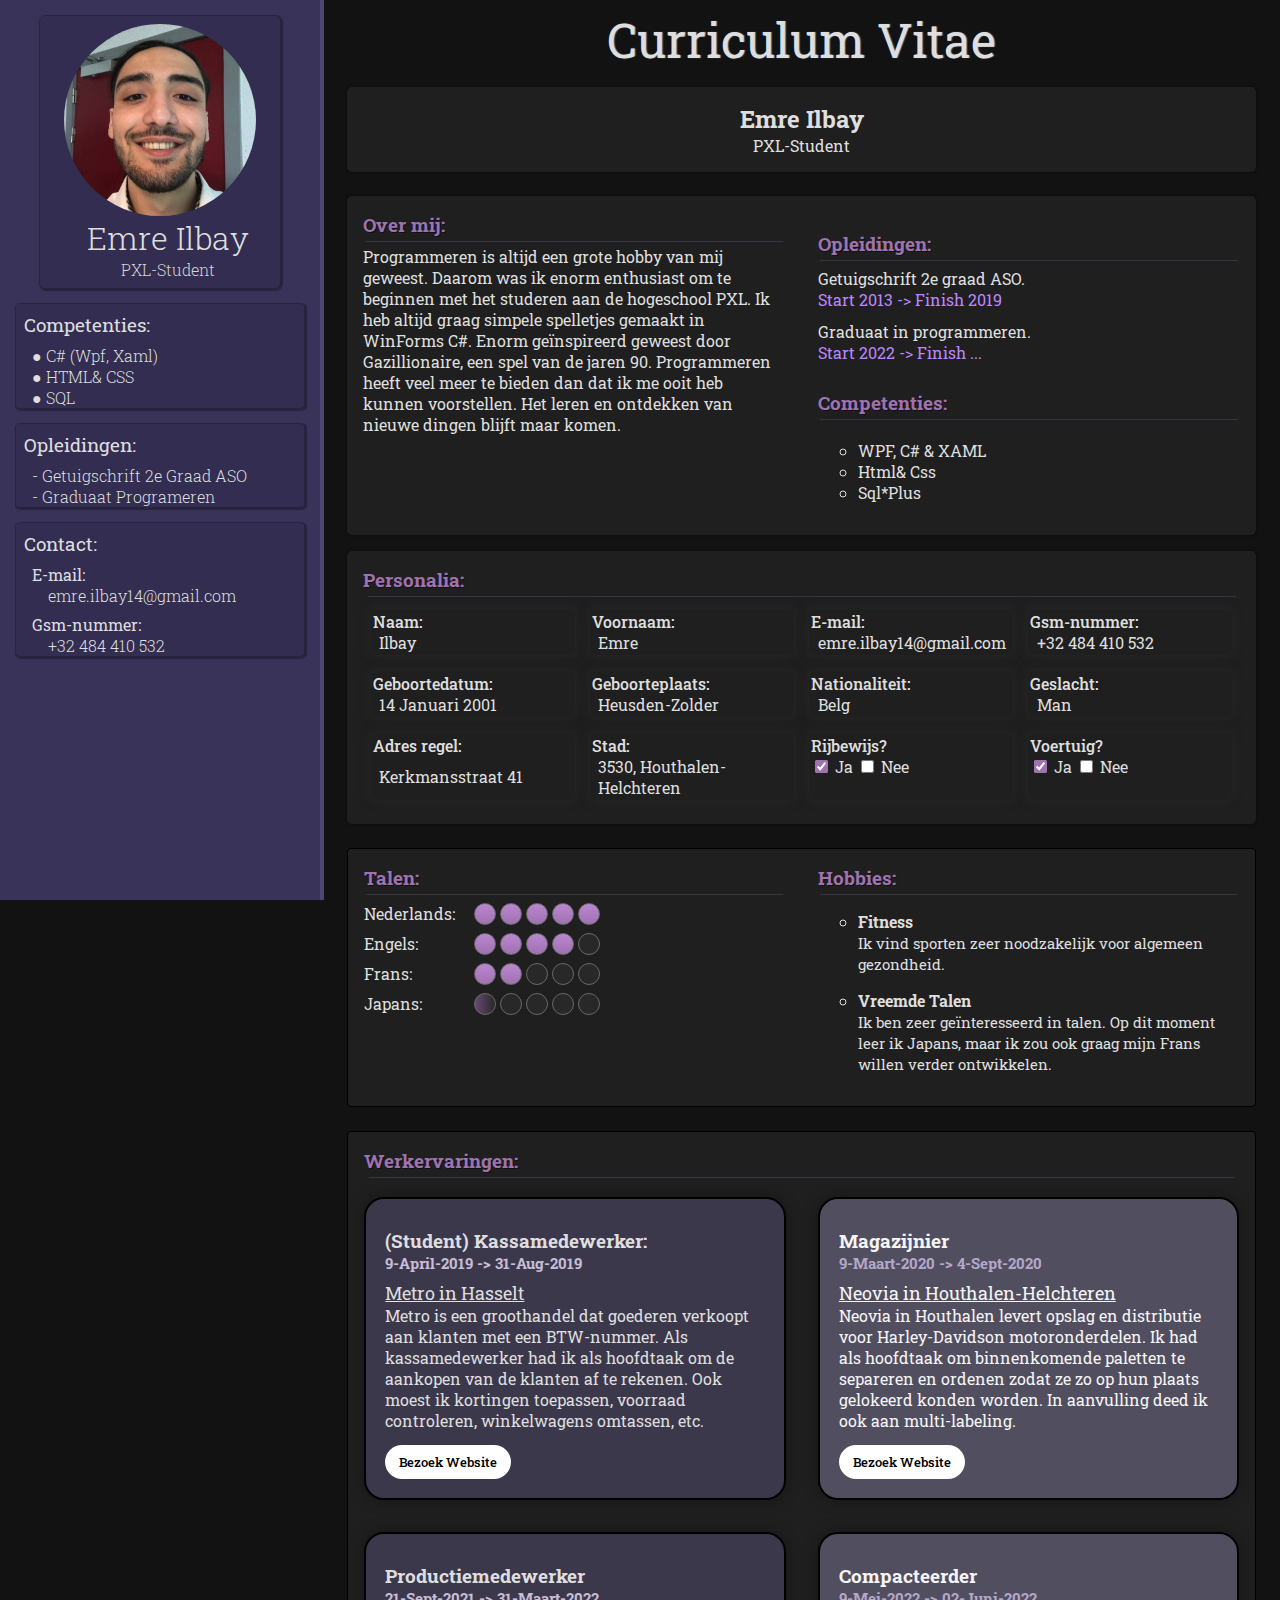
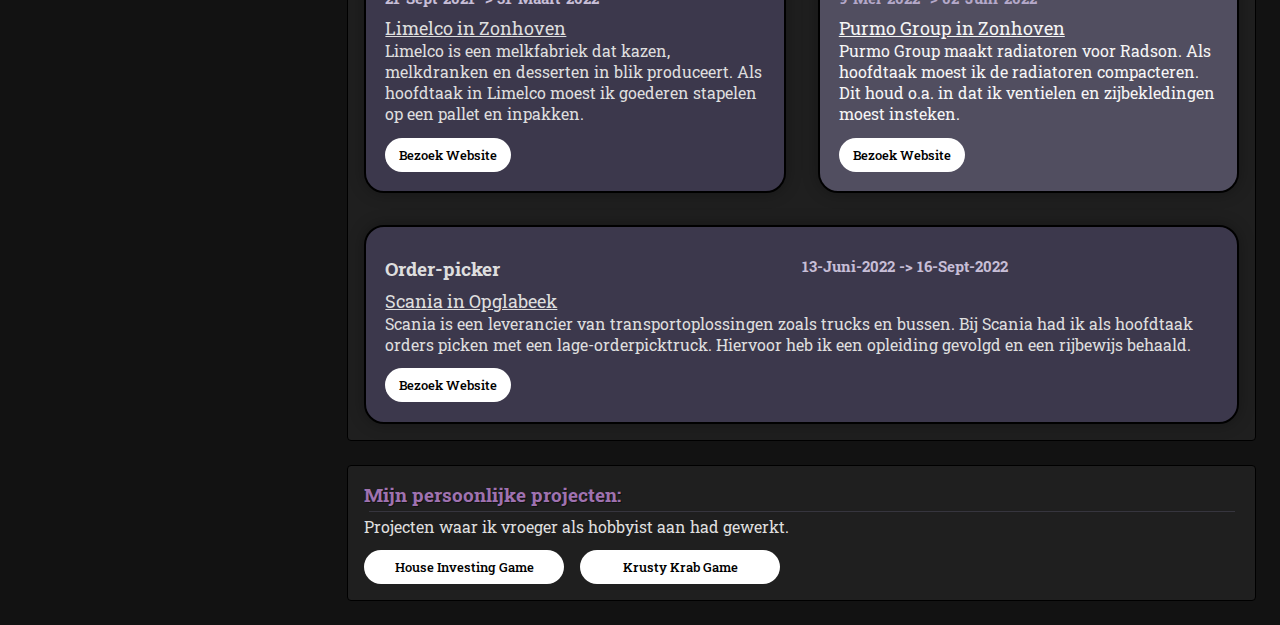
==== index.html @ 26560017 "Renamed Index to index" ====
<!DOCTYPE html>
<html lang="en">
<head>
  <meta charset="UTF-8">
  <meta name="viewport" content="width=device-width, initial-scale=1.0">
  <title>CV - Emre Ilbay</title>
  <!--Font-->
  <link rel="preconnect" href="https://fonts.googleapis.com">
  <link rel="preconnect" href="https://fonts.gstatic.com" crossorigin>
  <link href="https://fonts.googleapis.com/css2?family=Roboto+Slab:wght@100;200;300;400;500;600&display=swap" rel="stylesheet">
  <!--Styles-->
  <link rel="stylesheet" href="default.css">
  <link rel="stylesheet" href="sidebar.css">
  <link rel="stylesheet" href="content.css">
</head>
<body>
<!--Sidebar-->
<section class="sidebar-container">
  <div class="image-div">
    <img src="Resources/ik.jpeg" alt="Pers. Foto">
    <p class="image-div-name">Emre Ilbay</p>
    <p class="image-div-descr">PXL-Student</p>
  </div>
  <div class="competenties-div">
    <h3>Competenties:</h3>
    <p>
      ● C# (Wpf, Xaml)
      <br>● HTML& CSS
      <br>● SQL
    </p>
  </div>
  <div class="opleidingen-div">
    <h3>Opleidingen:</h3>
    <p>
      - Getuigschrift 2e Graad ASO
      <br> - Graduaat Programeren
    </p>
  </div>
  <div class="contact-div">
    <h3>Contact:</h3>
    <p>
      <b>E-mail:</b>
      <br>&emsp;emre.ilbay14@gmail.com
    </p>
    <p>
      <b>Gsm-nummer:</b>
      <br>&emsp;+32 484 410 532
    </p>
  </div>
</section>

<!--Body-->
<section class="content-container">

  <h3 class="title">Curriculum Vitae</h3>
  <article class="mijn-foto-container">
    <img src="Resources/ik.jpeg" alt="ik">
    <h2>Emre Ilbay</h2>
    <p>PXL-Student</p>
  </article>
    <!--Over mij-->
  <div class="aboutme-opleidingen-wrapper">
    <article class="about-me">
      <h3 class="default-header">Over mij:</h3>
      <div class="title-separator"></div>
      <p>
        Programmeren is altijd een grote hobby van mij geweest.
        Daarom was ik enorm enthusiast om te beginnen met het studeren aan de hogeschool PXL.
        Ik heb altijd graag simpele spelletjes gemaakt in WinForms C#.
        Enorm geïnspireerd geweest door Gazillionaire, een spel van de jaren 90.
        Programmeren heeft veel meer te bieden dan dat ik me ooit heb kunnen voorstellen.
        Het leren en ontdekken van nieuwe dingen blijft maar komen.
      </p>
    </article>
    <!--Opleidingen-->
    <article class="opleidingen-container">
      <h3 class="default-header">Opleidingen:</h3>
      <div class="title-separator"></div>
      <div class="opleidingen-description-container">
        <div>
          <p> Getuigschrift 2e graad ASO.</p>
          <p class="opleiding-jaar">Start 2013 -> Finish 2019</p>
        </div>
        <div>
          <p>Graduaat in programmeren.</p>
          <p class="opleiding-jaar">Start 2022 -> Finish ...</p>
        </div>
      </div>
      <!--Vaardigheden-->
      <h3 class="default-header">Competenties:</h3>
      <div class="title-separator"></div>
      <ul>
        <li>WPF, C# & XAML</li>
        <li>Html& Css</li>
        <li>Sql*Plus</li>
      </ul>
    </article>
  </div>
    <!--Personalia-->
    <article class="personalia-container">
      <h3 class="default-header">Personalia:</h3>
      <div class="title-separator"></div>
      <div class="personalia-grid">
        <div class="personalia-item">
          <p class="personalia-left-p">Naam:</p>
          <p class="personalia-right-p">Ilbay</p>
        </div>
        <div class="personalia-item">
          <p class="personalia-left-p">Voornaam:</p>
          <p class="personalia-right-p">Emre</p>
        </div>
        <div class="personalia-item">
          <p class="personalia-left-p">E-mail:</p>
          <p class="personalia-right-p">emre.ilbay14@gmail.com</p>
        </div>
        <div class="personalia-item">
          <p class="personalia-left-p">Gsm-nummer:</p>
          <p class="personalia-right-p">+32 484 410 532</p>
        </div>
        <div class="personalia-item">
          <p class="personalia-left-p">Geboortedatum:</p>
          <p class="personalia-right-p">14 Januari 2001</p>
        </div>
        <div class="personalia-item">
          <p class="personalia-left-p">Geboorteplaats:</p>
          <p class="personalia-right-p">Heusden-Zolder</p>
        </div>
        <div class="personalia-item">
          <p class="personalia-left-p">Nationaliteit:</p>
          <p class="personalia-right-p">Belg</p>
        </div>
        <div class="personalia-item">
          <p class="personalia-left-p">Geslacht:</p>
          <p class="personalia-right-p">Man</p>
        </div>
        <div class="personalia-item">
          <p class="personalia-left-p">Adres regel:</p>
          <p class="personalia-right-p">Kerkmansstraat 41</p>
        </div>
        <div class="personalia-item">
          <p class="personalia-left-p">Stad:</p>
          <p class="personalia-right-p">3530, Houthalen-Helchteren</p>
        </div>
        <div class="personalia-item">
          <p class="personalia-left-p">Rijbewijs?</p>
          <label>
            <input type="checkbox" onclick="return false" checked> Ja
            <input type="checkbox" onclick="return false"> Nee
          </label>
        </div>
        <div class="personalia-item">
          <p class="personalia-left-p">Voertuig?</p>
          <label>
            <input type="checkbox" onclick="return false" checked> Ja
            <input type="checkbox" onclick="return false"> Nee
          </label>
        </div>
      </div>
    </article>
  <!--Talenkennis& Hobbies-->
  <article class="talen-hobbies-section">
    <div class="talen-container">
      <h3>Talen:</h3>
      <div class="title-separator"></div>
      <div class="taal-item">
        <p>Nederlands:</p>
        <div class="taal-score-container">
          <div class="dot-2"></div>
          <div class="dot-2"></div>
          <div class="dot-2"></div>
          <div class="dot-2"></div>
          <div class="dot-2"></div>
        </div>
      </div>
      <div class="taal-item">
        <p>Engels:</p>
        <div class="taal-score-container">
          <div class="dot-2"></div>
          <div class="dot-2"></div>
          <div class="dot-2"></div>
          <div class="dot-2"></div>
          <div class="dot-1"></div>
        </div>
      </div>
      <div class="taal-item">
        <p>Frans:</p>
        <div class="taal-score-container">
          <div class="dot-2"></div>
          <div class="dot-2"></div>
          <div class="dot-1"></div>
          <div class="dot-1"></div>
          <div class="dot-1"></div>
        </div>
      </div>
      <div class="taal-item">
        <p>Japans:</p>
        <div class="taal-score-container">
          <div class="dot-3"></div>
          <div class="dot-1"></div>
          <div class="dot-1"></div>
          <div class="dot-1"></div>
          <div class="dot-1"></div>
        </div>
      </div>
    </div>
    <div class="hobbies-container">
      <h3>Hobbies:</h3>
      <div class="title-separator"></div>
      <ul>
        <li>
          <p>
            <b>Fitness</b>
            <br>
            <span class="hobby-description">
              Ik vind sporten zeer noodzakelijk voor algemeen gezondheid.
            </span>
          </p>
        </li>
        <li>
          <p>
            <b>Vreemde Talen</b>
            <br>
            <span class="hobby-description">
              Ik ben zeer geïnteresseerd in talen. Op dit moment leer ik Japans,
              maar ik zou ook graag mijn Frans willen verder ontwikkelen.
            </span>
          </p>
        </li>
      </ul>
    </div>
  </article>
    <!--Werkervaring-->
    <article class="werkervaring-container">
      <h3>Werkervaringen:</h3>
      <div class="title-separator"></div>
      <div class="ervaringen-grid">
        <div class="ervaring-container color2">
          <div class="splitter">
            <h4>(Student) Kassamedewerker:</h4>
            <p class="werkervaring-datum">9-April-2019 -> 31-Aug-2019</p>
          </div>
          <p class="ervaring-plaats">Metro in Hasselt</p>
          <p>
            Metro is een groothandel dat goederen verkoopt aan klanten met een BTW-nummer.
            Als kassamedewerker had ik als hoofdtaak om de aankopen van de klanten af te rekenen.
            Ook moest ik kortingen toepassen, voorraad controleren, winkelwagens omtassen, etc.
          </p>
          <a href="https://www.sligro-m.be/" target="_blank">
            <button>Bezoek Website</button>
          </a>
        </div>
        <div class="ervaring-container color1">
          <div class="splitter">
            <h4>Magazijnier</h4>
            <p class="werkervaring-datum">9-Maart-2020 -> 4-Sept-2020</p>
          </div>
          <p class="ervaring-plaats">Neovia in Houthalen-Helchteren</p>
          <p>
            Neovia in Houthalen levert opslag en distributie voor Harley-Davidson motoronderdelen.
            Ik had als hoofdtaak om binnenkomende paletten te separeren en ordenen zodat ze zo op hun plaats
            gelokeerd konden worden. In aanvulling deed ik ook aan multi-labeling.
          </p>
          <a href="https://www.neovialogistics.com/" target="_blank">
            <button>Bezoek Website</button>
          </a>
        </div>
        <div class="ervaring-container color2">
          <div class="splitter">
            <h4>Productiemedewerker</h4>
            <p class="werkervaring-datum">21-Sept-2021 -> 31-Maart-2022</p>
          </div>
          <p class="ervaring-plaats">Limelco in Zonhoven</p>
          <p>
            Limelco is een melkfabriek dat kazen, melkdranken en desserten in blik produceert.
            Als hoofdtaak in Limelco moest ik goederen stapelen op een pallet en inpakken.
          </p>
          <a href="https://thedairyfoodgroup.com/nl/limelco/" target="_blank">
            <button>Bezoek Website</button>
          </a>
        </div>
        <div class="ervaring-container color1">
          <div class="splitter">
            <h4>Compacteerder</h4>
            <p class="werkervaring-datum">9-Mei-2022 -> 02-Juni-2022</p>
          </div>
          <p class="ervaring-plaats">Purmo Group in Zonhoven</p>
          <p>
            Purmo Group maakt radiatoren voor Radson.
            Als hoofdtaak moest ik de radiatoren compacteren. Dit houd o.a. in dat ik
            ventielen en zijbekledingen moest insteken.
          </p>
          <a href="https://global.purmo.com/" target="_blank">
            <button>Bezoek Website</button>
          </a>
        </div>
        <div class="ervaring-container color2">
          <div class="splitter">
            <h4>Order-picker</h4>
            <p class="werkervaring-datum">13-Juni-2022 -> 16-Sept-2022</p>
          </div>
          <p class="ervaring-plaats">Scania in Opglabeek</p>
          <p>
            Scania is een leverancier van transportoplossingen zoals trucks en bussen.
            Bij Scania had ik als hoofdtaak orders picken met een lage-orderpicktruck.
            Hiervoor heb ik een opleiding gevolgd en een rijbewijs behaald.
          </p>
          <a href="https://www.scania.com/partslogisticscenter/nl/home.html" target="_blank">
            <button>Bezoek Website</button>
          </a>
        </div>
      </div>
    </article>
  <!--MijnProjecten-->
  <article class="mijn-projecten-container">
    <h3>Mijn persoonlijke projecten:</h3>
    <div class="title-separator"></div>
    <p>Projecten waar ik vroeger als hobbyist aan had gewerkt.</p>
    <div class="my-projects-button-container">
      <a href="https://houseinvestinggame.blogspot.com" target="_blank">
      <button>House Investing Game</button>
    </a>
      <a href="https://thekrustykrabgame.blogspot.com/" target="_blank">
        <button>Krusty Krab Game</button>
      </a>
    </div>
  </article>
</section>

</body>
</html>
---- default.css ----
* {
    cursor: default;
    font-family: 'Roboto Slab', serif;
}
body{
    background-color: #121212;
}
ul{
    list-style-type: circle;
}

input[type=checkbox]{
    accent-color: #9f72b0;
}
---- sidebar.css ----
.sidebar-container{
    display: flex; flex-direction: column;
    position: fixed;
    top: 0; left: 0; bottom: 0;
    width: 30%; min-width: 12rem; max-width: 20rem;
    background-color: #393359;
    color: #dedede;
    border-right: 4px solid #4e4772;

}
.sidebar-container div{
    background-color: #332e51;
    box-shadow: 1px 1px 1px 2px rgba(0, 0, 0, 0.3);
    height: fit-content; width: 1fr;
    border-radius: 2%;
    margin: 1rem 1rem 0 1rem;
    transition: box-shadow 150ms;
}
.sidebar-container div:hover{
    box-shadow: 1px 1px 2px 4px rgba(0, 0, 0, 0.3);
}
.sidebar-container h3{
    margin: 0.5rem;
    font-weight: 400;
}
.sidebar-container p{
    margin: 0 0 0 1rem;
    font-weight: 300;
}

/*Image Container*/
.image-div{
    display: flex; flex-direction: column;
    height: fit-content; width: fit-content;
    padding: 0.5rem;
    text-align: center;
    align-self: center;
}
.image-div img{
    margin: auto 1rem;
    width: 12rem; height: 12rem;
    object-fit: cover; object-position: top;
    border-radius: 50rem;
}
.image-div-name{
    font-size: 2rem;
    margin: 1rem 1rem 0 0;
}
.image-div-descr{
    font-size: 1rem;
    color: lightgray;
    margin: 0;
}

/*Contact*/
.contact-div p{
    margin: 0.5rem 0 0 1rem;
}
---- content.css ----
.content-container{
    margin-left: 31%;
    display: flex; flex-direction: column;
    width: 1fr;
}
@media (max-width: 900px){
    .content-container{
    margin-left: 0}

    .sidebar-container{
        display: none;
    }
}
@media (min-width: 900px){
    .mijn-foto-container img{
        display: none;
    }
}
@media (min-width: 1080px){
    .content-container{
        margin-left: 20.2rem;
    }
}
h3, h4, p{
    margin: 0;
}
.content-container h3{
    color: #9f72b0;
    text-shadow: 1px 1px #111111;
}
.title-separator{
    height: 1px; width: 99%;
    background-color: #9891be;
    margin: 4px auto;
    opacity: 0.2;
}
.splitter{
    display: grid;
    grid-template-columns: repeat(auto-fit, minmax(265px, 1fr));
    justify-content: space-between;
}
.default-header{
    text-align: start;
    margin: 0;
}
.content-container .title{
    color: #dedede;
    font-size: 3em;
    font-weight: 400;
    text-align: center;
    margin: 0;
    text-shadow: 1px 0 1px gray;
    width: 100%;
}

/*Mijn-foto*/
.mijn-foto-container{
    background-color: #1f1f1f;
    color: #dedede;
    box-shadow: 0 0 0.2rem rgba(0, 0, 0, 0.5);
    border-radius: 5px;
    margin: 1em 1em 0.5em 1em;
    display: flex;
    flex-direction: column;
    justify-content: space-around;
    align-items: center;
}
.mijn-foto-container img{
    width: 60vw; max-width: 320px;
    margin: 1em auto 0 auto;
    border-radius: 10px;
}
.mijn-foto-container h2{
    margin: 1rem auto 0 auto;
}
.mijn-foto-container p{
    margin: 0 0 1em 0;
}

.aboutme-opleidingen-wrapper{
    background-color: #1f1f1f;
    color: #dedede;
    display: grid;
    grid-template-columns: repeat(auto-fit, minmax(270px, 1fr));
    gap: 2em;
    justify-content: space-between;
    margin: 1em 1em 0.5em 1em; padding: 1em;
    box-shadow: 0 0 0.2rem rgba(0, 0, 0, 0.5);
    border-radius: 5px;
}
/*Over mij sectie*/
.about-me{
    display: flex; flex-direction: column;
    vertical-align: top;
}

.about-me p{
    margin: 0;
}

/*Opleidingen*/
.opleidingen-container{
    display: flex; flex-direction: column;
}
.opleidingen-container:last-of-type h3{
    margin-top: 1em;
}
.opleidingen-description-container{
    display: flex;
    flex-direction: column;
    justify-content: space-between;
}
.opleidingen-description-container div{
    margin: 0.2em 0 0.5em 0;
}
.opleidingen-container p{
    margin: 0;
}
.opleiding-jaar{
    color: #bb86fc;
}

/*Personalia*/
.personalia-container{
    background-color: #1f1f1f;
    color: #dedede;
    margin: 0.5em 1em 1em 1em; padding: 1em;
    box-shadow: 0 0 0.2rem rgba(0, 0, 0, 0.5);
    border-radius: 5px;
}
.personalia-grid{
    display: flex;
    flex-wrap: wrap;
    justify-content: space-around;
}
.personalia-item{
    display: flex; flex-direction: column;
    width: 200px;
    padding: 2px;
    margin: 0.5em 0.25em;
    box-shadow: 0 0 10px 2px rgba(44, 44, 44, 0.5);
    border-radius: 8px;
    transition: box-shadow 300ms;
}
.personalia-item:hover{
    box-shadow: 0 0 10px 4px rgba(63, 63, 63, 0.5);
}
.personalia-left-p{
    font-weight: 500;
}
.personalia-right-p{
    margin: auto 0.5vw;
}

/*Werkervaring*/
.werkervaring-container{
    background-color: #1f1f1f;
    color: #dedede;
    margin: 0.5em 1em 1em 1em; padding: 1em;
    border: 1px solid black;
    border-radius: 4px;
}
.werkervaring-datum{
    color: #112450;
    font-weight: bold;
    font-size: 0.8em; !important;
}
.werkervaring-container .splitter{
    margin: 0.5em 0;
    font-size: 1.2em;
}
.ervaringen-grid{
    margin-top: 1.2em;
    display: flex;
    flex-wrap: wrap;
    gap: 2em;
    justify-content: center;
}
.ervaringen-grid > * {
    flex: 1;
    flex-basis: 0;
    min-width: 280px; max-width: min(320px, 1fr);
}
.ervaring-container{
    box-shadow: 0 0 1em rgba(0, 0, 0, 0.3);
    border-radius: 20px;
    padding: 1.5vw;
    border: 2px solid black;
    transition: border 300ms;
}
.ervaring-container:hover{
    border: 2px solid #4d4d4d;
}
.ervaring-container p{
}
.ervaring-plaats{
    font-size: 1.1em;
    text-decoration: underline;
}
button{
    background: white; color: black;
    font-weight: 500;
    border: none;
    padding: 8px 14px;
    margin: 1em auto 0 auto;
    border-radius: 10em;
    cursor: pointer;
    transition: background-color 300ms, box-shadow 300ms;
}
button:hover{
    background: #efe9ff;
    box-shadow: inset 0 0 3px rgba(0, 0, 0, 0.5);
}
button:active{
    background: #b8b4c7;
}
/*Colors for cells*/
.color1{
    background-image: linear-gradient(to bottom, #514e60, #514e60);
    color: whitesmoke;
}
.color1 .werkervaring-datum{
    color: #b4a8c9;
}

.color2{
    background-image: linear-gradient(to bottom, #3c384c, #3c384c);
}
.color2 .werkervaring-datum{
    color: #c7bed7;
}

/*Talen& Hobbies*/
.talen-hobbies-section{
    display: grid;
    grid-template-columns: repeat(auto-fit, minmax(270px, 1fr));
    background-color: #1f1f1f;
    color: #dedede;
    margin: 0.5em 1em 1em 1em; padding: 1em;
    border: 1px solid black;
    border-radius: 4px;
    gap: 2em;
}

.taal-item{
    display: flex;
    align-items: center;
    margin: 0.5em 0;
}
.taal-item p{
    width: 100px;
}
.taal-score-container{
    display: flex;
    flex: 1;
    margin-left: 0.5em;
}
.dot-1{
    margin: auto 2px;
    flex-basis: auto;
    height: 20px; width: 20px;
    border: 1px solid dimgray;
    border-radius: 50px;
    background-color: #282828;
}
.dot-2{
    margin: auto 2px;
    flex-basis: auto;
    height: 20px; width: 20px;
    border: 1px solid dimgray;
    border-radius: 50px;
    background-image: linear-gradient(to bottom, #bb86d0, #9f72b0);
}
.dot-3{
    margin: auto 2px;
    flex-basis: auto;
    height: 20px; width: 20px;
    border: 1px solid dimgray;
    border-radius: 50px;
    background-image: linear-gradient(to right, #664a72, #282828);
}

.hobbies-container li:last-child{
    margin-top: 1em;
}
.hobby-description{
    font-size: 15px;
}

/*Mijn projecten*/
.mijn-projecten-container{
    background-color: #1f1f1f;
    color: #dedede;
    margin: 0.5em 1em 1em 1em; padding: 1em;
    border: 1px solid black;
    border-radius: 4px;
}
.mijn-projecten-container a{
    display: block;
}
.mijn-projecten-container button{
    min-width: 200px;
}
.my-projects-button-container{
    display: flex;
    column-gap: 1em;
}
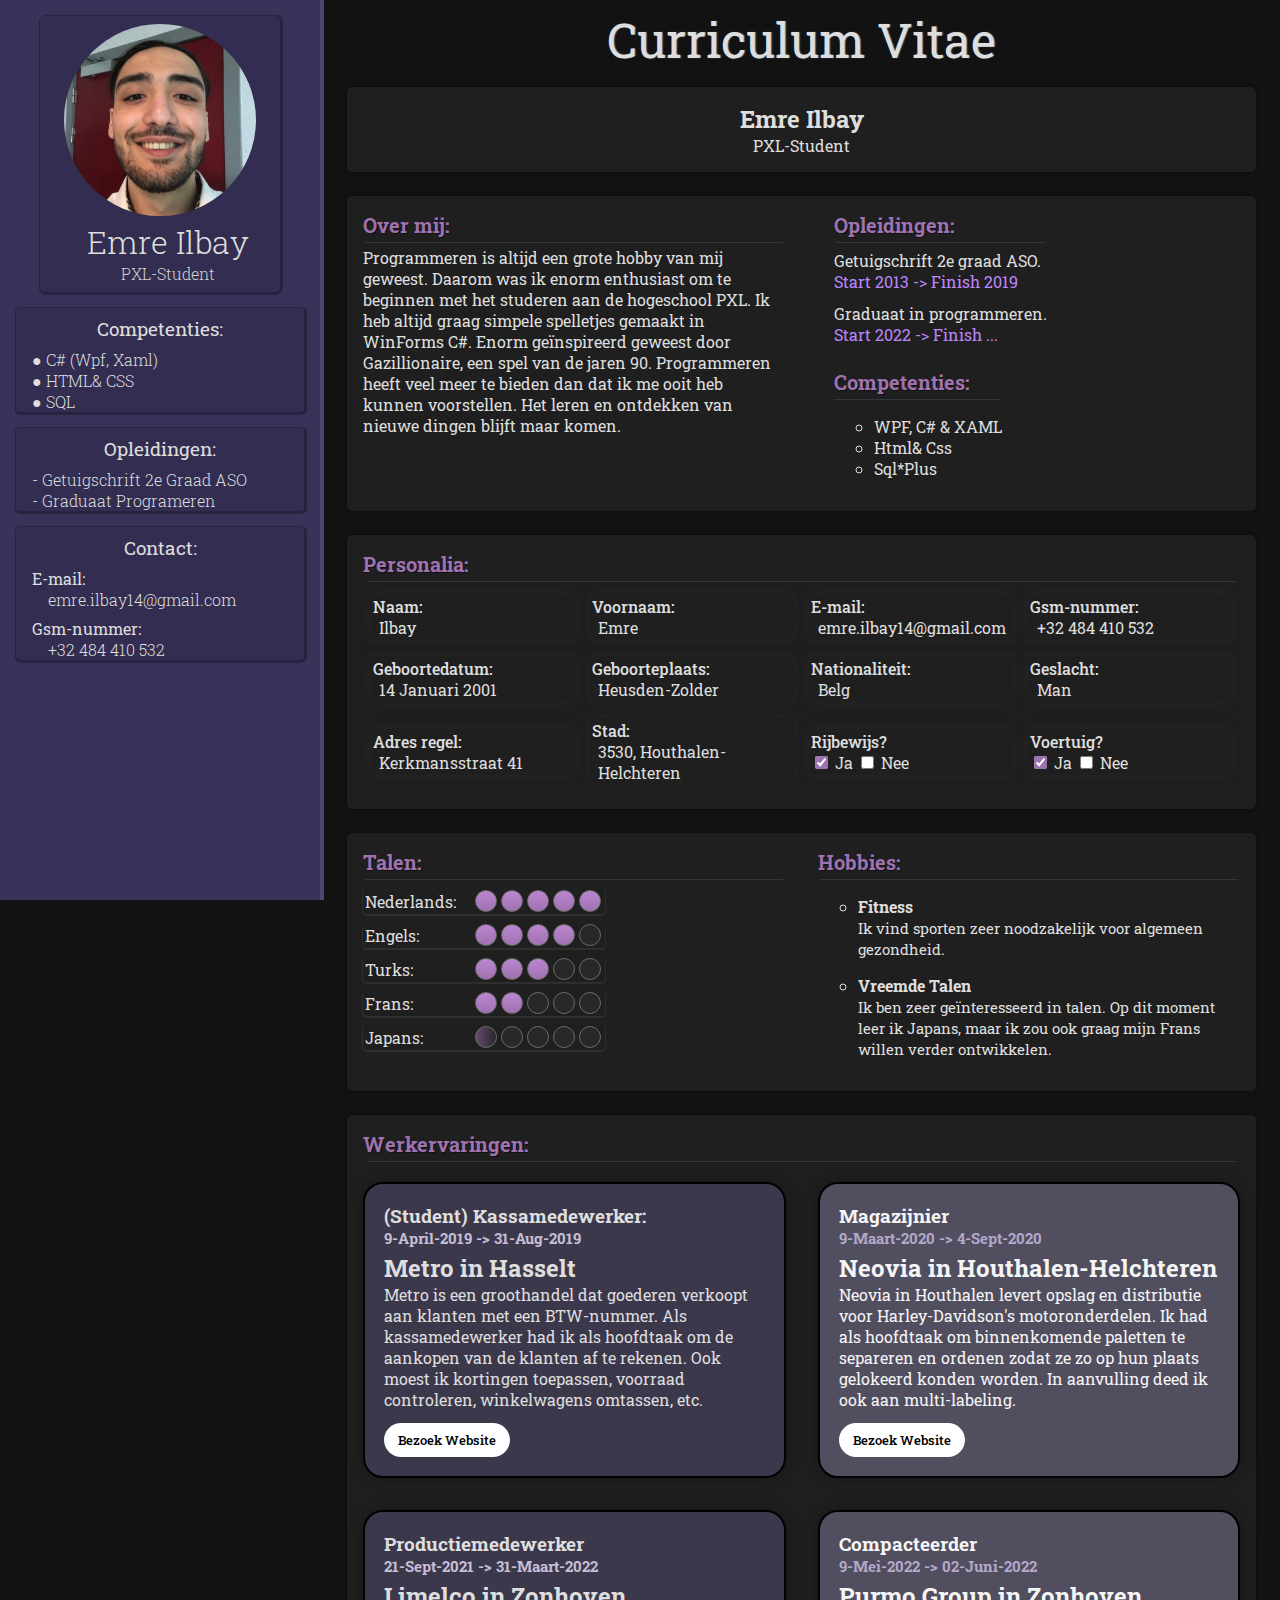
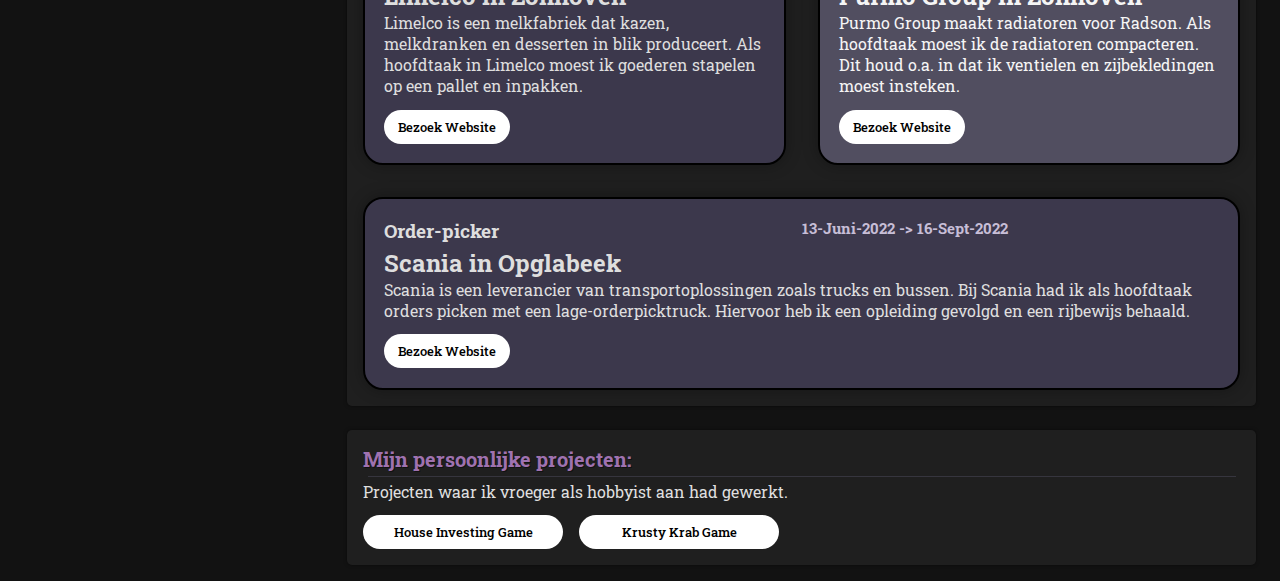
==== commit d37af117: "Quality of life" ====
--- a/index.html
+++ b/index.html
@@ -17,7 +17,9 @@
 <!--Sidebar-->
 <section class="sidebar-container">
   <div class="image-div">
-    <img src="Resources/ik.jpeg" alt="Pers. Foto">
+    <a href="https://www.linkedin.com/in/emre-ilbay-896b44252/" target="_blank">
+      <img src="Resources/ik.jpeg" alt="Pers. Foto">
+    </a>
     <p class="image-div-name">Emre Ilbay</p>
     <p class="image-div-descr">PXL-Student</p>
   </div>
@@ -54,14 +56,16 @@
 
   <h3 class="title">Curriculum Vitae</h3>
   <article class="mijn-foto-container">
-    <img src="Resources/ik.jpeg" alt="ik">
+    <a href="https://www.linkedin.com/in/emre-ilbay-896b44252/" target="_blank">
+      <img src="Resources/ik.jpeg" alt="ik">
+    </a>
     <h2>Emre Ilbay</h2>
     <p>PXL-Student</p>
   </article>
     <!--Over mij-->
-  <div class="aboutme-opleidingen-wrapper">
+  <section class="aboutme-opleidingen-wrapper">
     <article class="about-me">
-      <h3 class="default-header">Over mij:</h3>
+      <h3>Over mij:</h3>
       <div class="title-separator"></div>
       <p>
         Programmeren is altijd een grote hobby van mij geweest.
@@ -73,29 +77,33 @@
       </p>
     </article>
     <!--Opleidingen-->
-    <article class="opleidingen-container">
-      <h3 class="default-header">Opleidingen:</h3>
-      <div class="title-separator"></div>
-      <div class="opleidingen-description-container">
-        <div>
-          <p> Getuigschrift 2e graad ASO.</p>
-          <p class="opleiding-jaar">Start 2013 -> Finish 2019</p>
-        </div>
-        <div>
-          <p>Graduaat in programmeren.</p>
-          <p class="opleiding-jaar">Start 2022 -> Finish ...</p>
-        </div>
-      </div>
-      <!--Vaardigheden-->
-      <h3 class="default-header">Competenties:</h3>
-      <div class="title-separator"></div>
-      <ul>
-        <li>WPF, C# & XAML</li>
-        <li>Html& Css</li>
-        <li>Sql*Plus</li>
-      </ul>
-    </article>
-  </div>
+    <div class="opleidingen-competenties-container">
+      <article class="opleidingen-container">
+        <h3>Opleidingen:</h3>
+        <div class="title-separator"></div>
+        <div class="opleidingen-description-container">
+          <div>
+            <p> Getuigschrift 2e graad ASO.</p>
+            <p class="opleiding-jaar">Start 2013 -> Finish 2019</p>
+          </div>
+          <div>
+            <p>Graduaat in programmeren.</p>
+            <p class="opleiding-jaar">Start 2022 -> Finish ...</p>
+          </div>
+        </div>
+      </article>
+      <article class="competenties-container">
+        <!--Vaardigheden-->
+        <h3>Competenties:</h3>
+        <div class="title-separator"></div>
+        <ul>
+          <li>WPF, C# & XAML</li>
+          <li>Html& Css</li>
+          <li>Sql*Plus</li>
+        </ul>
+      </article>
+    </div>
+  </section>
     <!--Personalia-->
     <article class="personalia-container">
       <h3 class="default-header">Personalia:</h3>
@@ -179,6 +187,16 @@
           <div class="dot-2"></div>
           <div class="dot-2"></div>
           <div class="dot-2"></div>
+          <div class="dot-1"></div>
+        </div>
+      </div>
+      <div class="taal-item">
+        <p>Turks:</p>
+        <div class="taal-score-container">
+          <div class="dot-2"></div>
+          <div class="dot-2"></div>
+          <div class="dot-2"></div>
+          <div class="dot-1"></div>
           <div class="dot-1"></div>
         </div>
       </div>
@@ -239,15 +257,17 @@
             <h4>(Student) Kassamedewerker:</h4>
             <p class="werkervaring-datum">9-April-2019 -> 31-Aug-2019</p>
           </div>
-          <p class="ervaring-plaats">Metro in Hasselt</p>
-          <p>
-            Metro is een groothandel dat goederen verkoopt aan klanten met een BTW-nummer.
-            Als kassamedewerker had ik als hoofdtaak om de aankopen van de klanten af te rekenen.
-            Ook moest ik kortingen toepassen, voorraad controleren, winkelwagens omtassen, etc.
-          </p>
-          <a href="https://www.sligro-m.be/" target="_blank">
-            <button>Bezoek Website</button>
-          </a>
+            <p class="ervaring-plaats">Metro in Hasselt</p>
+            <p>
+              Metro is een groothandel dat goederen verkoopt aan klanten met een BTW-nummer.
+              Als kassamedewerker had ik als hoofdtaak om de aankopen van de klanten af te rekenen.
+              Ook moest ik kortingen toepassen, voorraad controleren, winkelwagens omtassen, etc.
+            </p>
+          <div class="button-container">
+            <a href="https://www.sligro-m.be/" target="_blank">
+            <button>Bezoek Website</button>
+          </a>
+          </div>
         </div>
         <div class="ervaring-container color1">
           <div class="splitter">
@@ -256,7 +276,7 @@
           </div>
           <p class="ervaring-plaats">Neovia in Houthalen-Helchteren</p>
           <p>
-            Neovia in Houthalen levert opslag en distributie voor Harley-Davidson motoronderdelen.
+            Neovia in Houthalen levert opslag en distributie voor Harley-Davidson's motoronderdelen.
             Ik had als hoofdtaak om binnenkomende paletten te separeren en ordenen zodat ze zo op hun plaats
             gelokeerd konden worden. In aanvulling deed ik ook aan multi-labeling.
           </p>
--- a/default.css
+++ b/default.css
@@ -11,4 +11,7 @@
 
 input[type=checkbox]{
     accent-color: #9f72b0;
+}
+p{
+    font-size: 16px;
 }--- a/sidebar.css
+++ b/sidebar.css
@@ -22,6 +22,7 @@
 .sidebar-container h3{
     margin: 0.5rem;
     font-weight: 400;
+    text-align: center;
 }
 .sidebar-container p{
     margin: 0 0 0 1rem;
--- a/content.css
+++ b/content.css
@@ -21,12 +21,14 @@
         margin-left: 20.2rem;
     }
 }
+
 h3, h4, p{
     margin: 0;
 }
 .content-container h3{
     color: #9f72b0;
     text-shadow: 1px 1px #111111;
+    font-size: 20px;
 }
 .title-separator{
     height: 1px; width: 99%;
@@ -38,10 +40,8 @@
     display: grid;
     grid-template-columns: repeat(auto-fit, minmax(265px, 1fr));
     justify-content: space-between;
-}
-.default-header{
-    text-align: start;
-    margin: 0;
+    margin: 0 0 4px 0;
+    font-size: 1.2em;
 }
 .content-container .title{
     color: #dedede;
@@ -53,13 +53,24 @@
     width: 100%;
 }
 
-/*Mijn-foto*/
-.mijn-foto-container{
+/*Default styles for blocks*/
+.mijn-foto-container,
+.aboutme-opleidingen-wrapper,
+.personalia-container,
+.talen-hobbies-section,
+.werkervaring-container,
+.mijn-projecten-container{
     background-color: #1f1f1f;
     color: #dedede;
     box-shadow: 0 0 0.2rem rgba(0, 0, 0, 0.5);
     border-radius: 5px;
     margin: 1em 1em 0.5em 1em;
+    padding: 1em;
+}
+
+/*Mijn-foto*/
+.mijn-foto-container{
+    padding: 0;
     display: flex;
     flex-direction: column;
     justify-content: space-around;
@@ -77,11 +88,10 @@
     margin: 0 0 1em 0;
 }
 
+/*About me wrapper*/
 .aboutme-opleidingen-wrapper{
-    background-color: #1f1f1f;
-    color: #dedede;
     display: grid;
-    grid-template-columns: repeat(auto-fit, minmax(270px, 1fr));
+    grid-template-columns: repeat(auto-fit, minmax(240px, 1fr));
     gap: 2em;
     justify-content: space-between;
     margin: 1em 1em 0.5em 1em; padding: 1em;
@@ -98,12 +108,20 @@
     margin: 0;
 }
 
+/*opleidingen& competenties*/
+.opleidingen-competenties-container{
+    display: flex;
+    flex-wrap: wrap;
+    row-gap: 1em; column-gap: 3vw;
+    padding: 0 1em;
+}
+
 /*Opleidingen*/
 .opleidingen-container{
     display: flex; flex-direction: column;
 }
 .opleidingen-container:last-of-type h3{
-    margin-top: 1em;
+    margin-top: 10px;
 }
 .opleidingen-description-container{
     display: flex;
@@ -122,11 +140,7 @@
 
 /*Personalia*/
 .personalia-container{
-    background-color: #1f1f1f;
-    color: #dedede;
-    margin: 0.5em 1em 1em 1em; padding: 1em;
-    box-shadow: 0 0 0.2rem rgba(0, 0, 0, 0.5);
-    border-radius: 5px;
+
 }
 .personalia-grid{
     display: flex;
@@ -135,6 +149,7 @@
 }
 .personalia-item{
     display: flex; flex-direction: column;
+    align-self: center;
     width: 200px;
     padding: 2px;
     margin: 0.5em 0.25em;
@@ -154,32 +169,25 @@
 
 /*Werkervaring*/
 .werkervaring-container{
-    background-color: #1f1f1f;
-    color: #dedede;
-    margin: 0.5em 1em 1em 1em; padding: 1em;
-    border: 1px solid black;
-    border-radius: 4px;
+
 }
 .werkervaring-datum{
     color: #112450;
     font-weight: bold;
     font-size: 0.8em; !important;
 }
-.werkervaring-container .splitter{
-    margin: 0.5em 0;
-    font-size: 1.2em;
-}
 .ervaringen-grid{
     margin-top: 1.2em;
     display: flex;
     flex-wrap: wrap;
     gap: 2em;
     justify-content: center;
-}
-.ervaringen-grid > * {
-    flex: 1;
-    flex-basis: 0;
-    min-width: 280px; max-width: min(320px, 1fr);
+    flex-grow: 1;
+}
+.ervaringen-grid h4{
+    flex-grow: 1;
+    text-wrap: normal;
+    width: 90%;
 }
 .ervaring-container{
     box-shadow: 0 0 1em rgba(0, 0, 0, 0.3);
@@ -187,15 +195,14 @@
     padding: 1.5vw;
     border: 2px solid black;
     transition: border 300ms;
+    width: max(20vw, 220px); flex: 1;
 }
 .ervaring-container:hover{
     border: 2px solid #4d4d4d;
 }
-.ervaring-container p{
-}
 .ervaring-plaats{
-    font-size: 1.1em;
-    text-decoration: underline;
+    font-size: 24px;!important;
+    font-weight: bold;
 }
 button{
     background: white; color: black;
@@ -233,12 +240,7 @@
 /*Talen& Hobbies*/
 .talen-hobbies-section{
     display: grid;
-    grid-template-columns: repeat(auto-fit, minmax(270px, 1fr));
-    background-color: #1f1f1f;
-    color: #dedede;
-    margin: 0.5em 1em 1em 1em; padding: 1em;
-    border: 1px solid black;
-    border-radius: 4px;
+    grid-template-columns: repeat(auto-fit, minmax(240px, 1fr));
     gap: 2em;
 }
 
@@ -246,6 +248,15 @@
     display: flex;
     align-items: center;
     margin: 0.5em 0;
+    box-shadow: 0 1px 1px 1px rgba(86, 86, 86, 0.3);
+    border-radius: 4px;
+    padding: 2px;
+    width: fit-content;
+    /*Transition werkt niet tijdens testen??*/
+    -webkit-transition: background-image 300ms;
+}
+.taal-item:hover{
+    background-image: linear-gradient(to bottom, #232323, #2c2c2c);
 }
 .taal-item p{
     width: 100px;
@@ -289,11 +300,7 @@
 
 /*Mijn projecten*/
 .mijn-projecten-container{
-    background-color: #1f1f1f;
-    color: #dedede;
-    margin: 0.5em 1em 1em 1em; padding: 1em;
-    border: 1px solid black;
-    border-radius: 4px;
+
 }
 .mijn-projecten-container a{
     display: block;
@@ -303,5 +310,6 @@
 }
 .my-projects-button-container{
     display: flex;
+    flex-wrap: wrap;
     column-gap: 1em;
 }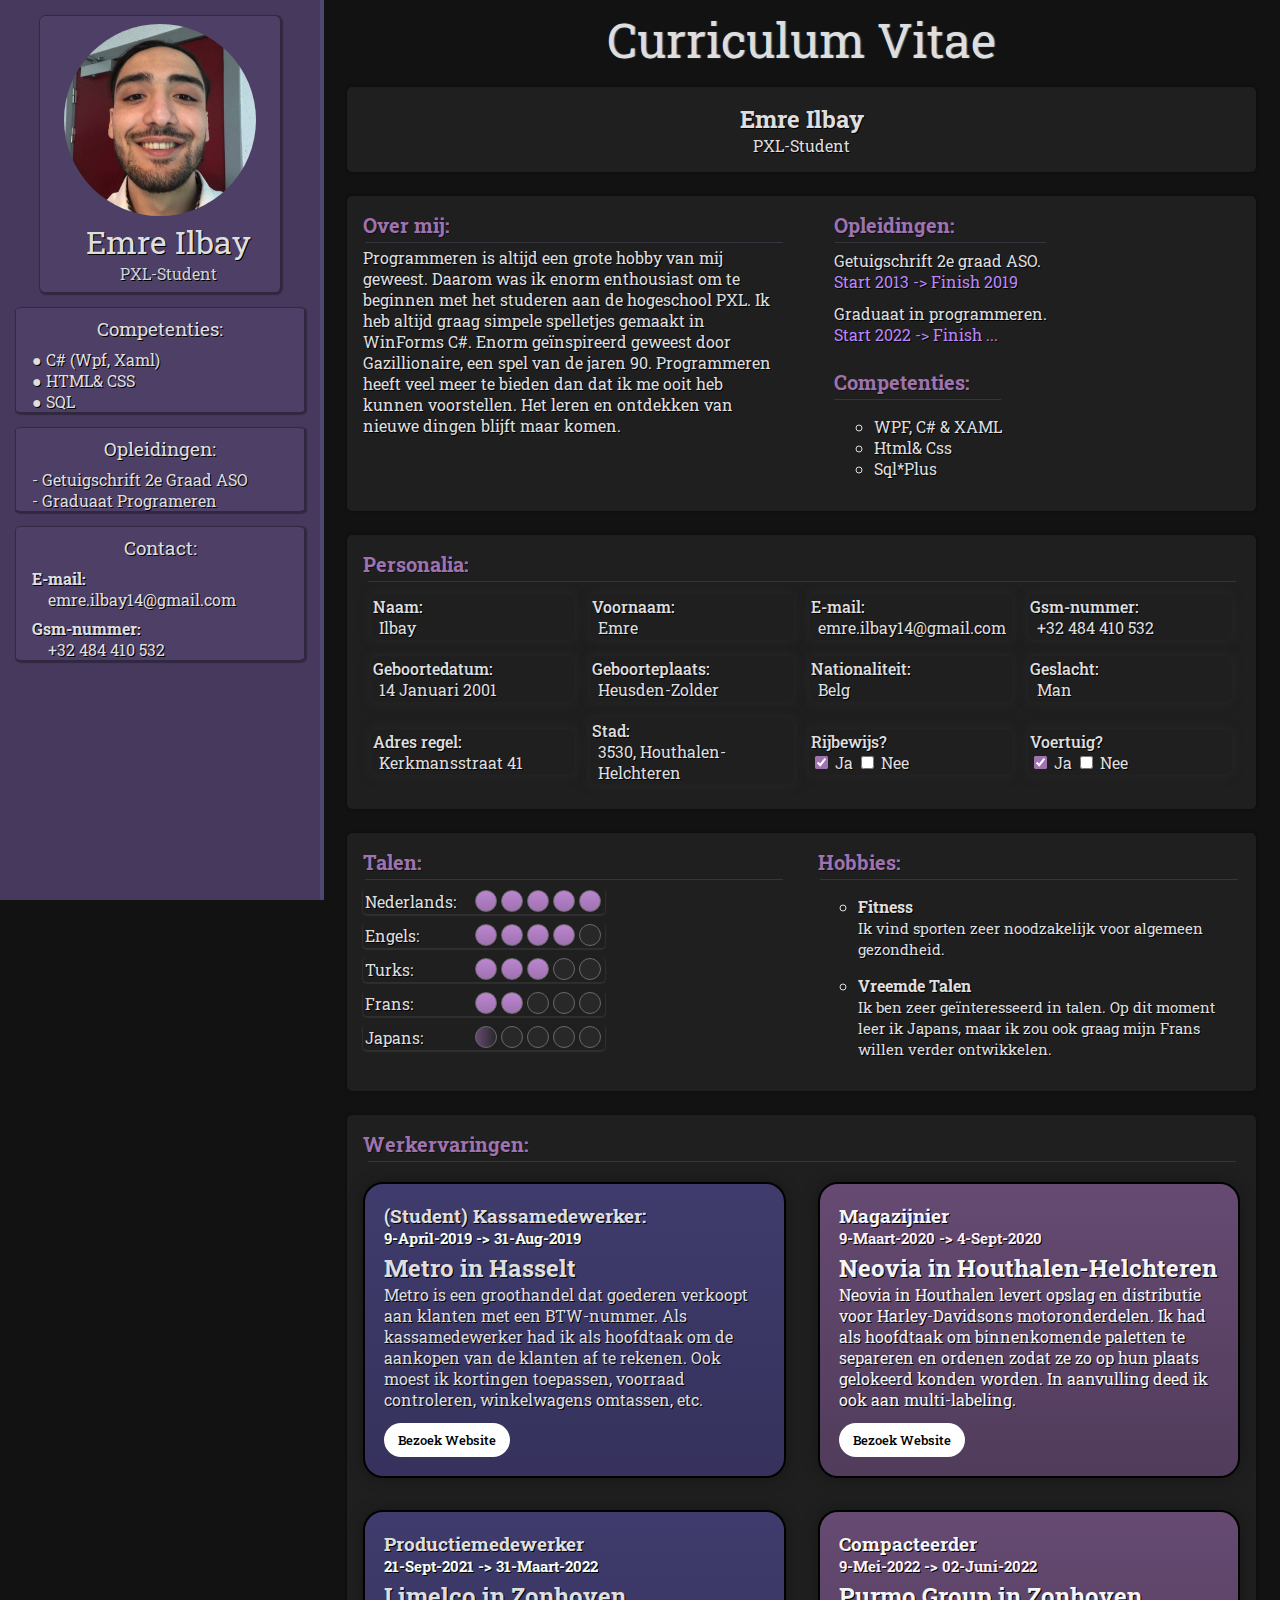
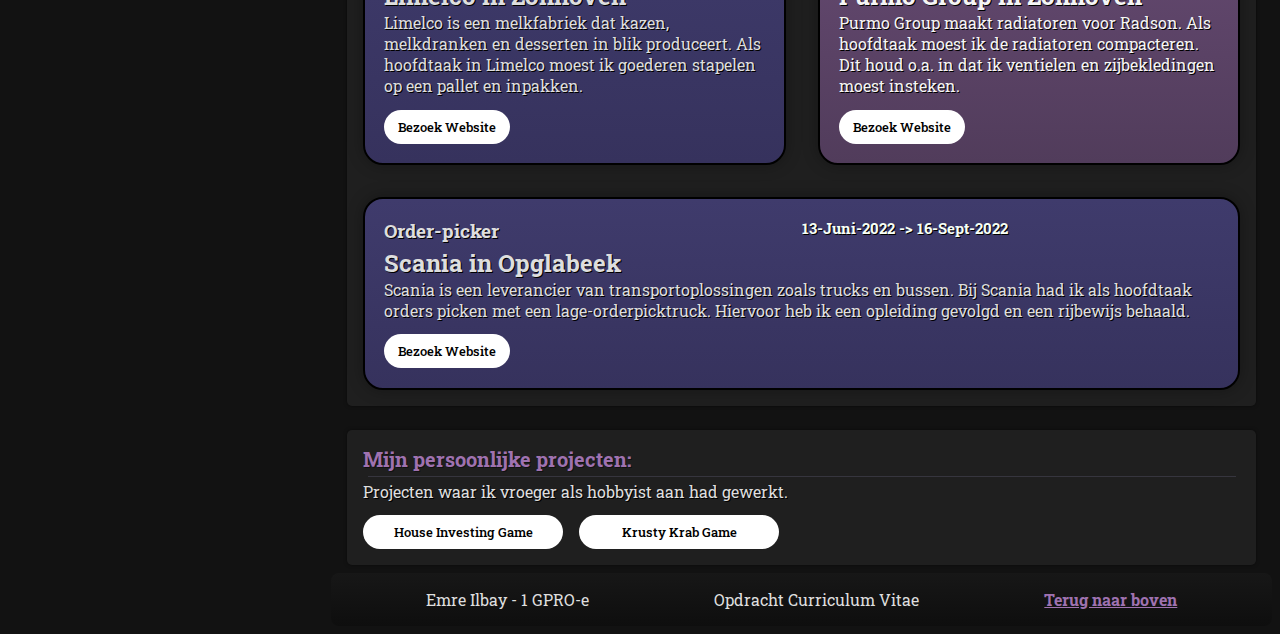
==== commit 5154be31: "CV KLAAR" ====
--- a/index.html
+++ b/index.html
@@ -12,6 +12,7 @@
   <link rel="stylesheet" href="default.css">
   <link rel="stylesheet" href="sidebar.css">
   <link rel="stylesheet" href="content.css">
+  <link rel="stylesheet" href="footer.css">
 </head>
 <body>
 <!--Sidebar-->
@@ -53,7 +54,6 @@
 
 <!--Body-->
 <section class="content-container">
-
   <h3 class="title">Curriculum Vitae</h3>
   <article class="mijn-foto-container">
     <a href="https://www.linkedin.com/in/emre-ilbay-896b44252/" target="_blank">
@@ -69,7 +69,7 @@
       <div class="title-separator"></div>
       <p>
         Programmeren is altijd een grote hobby van mij geweest.
-        Daarom was ik enorm enthusiast om te beginnen met het studeren aan de hogeschool PXL.
+        Daarom was ik enorm enthousiast om te beginnen met het studeren aan de hogeschool PXL.
         Ik heb altijd graag simpele spelletjes gemaakt in WinForms C#.
         Enorm geïnspireerd geweest door Gazillionaire, een spel van de jaren 90.
         Programmeren heeft veel meer te bieden dan dat ik me ooit heb kunnen voorstellen.
@@ -276,7 +276,7 @@
           </div>
           <p class="ervaring-plaats">Neovia in Houthalen-Helchteren</p>
           <p>
-            Neovia in Houthalen levert opslag en distributie voor Harley-Davidson's motoronderdelen.
+            Neovia in Houthalen levert opslag en distributie voor Harley-Davidsons motoronderdelen.
             Ik had als hoofdtaak om binnenkomende paletten te separeren en ordenen zodat ze zo op hun plaats
             gelokeerd konden worden. In aanvulling deed ik ook aan multi-labeling.
           </p>
@@ -346,5 +346,11 @@
   </article>
 </section>
 
+<!--Footer-->
+<footer>
+  <div>Emre Ilbay - 1 GPRO-e</div>
+  <div>Opdracht Curriculum Vitae</div>
+  <div><a href="#">Terug naar boven</a></div>
+</footer>
 </body>
 </html>--- a/default.css
+++ b/default.css
@@ -14,4 +14,8 @@
 }
 p{
     font-size: 16px;
+    text-shadow: 1px 1px black;
+}
+ul, h2, h3, label, h4{
+    text-shadow: 1px 1px black;
 }--- a/sidebar.css
+++ b/sidebar.css
@@ -3,13 +3,15 @@
     position: fixed;
     top: 0; left: 0; bottom: 0;
     width: 30%; min-width: 12rem; max-width: 20rem;
-    background-color: #393359;
+    /*background-color: #393359;*/
+    background-color: #46395d;
     color: #dedede;
     border-right: 4px solid #4e4772;
 
 }
 .sidebar-container div{
-    background-color: #332e51;
+    /*background-color: #332e51;*/
+    background-color: #4e3f67;
     box-shadow: 1px 1px 1px 2px rgba(0, 0, 0, 0.3);
     height: fit-content; width: 1fr;
     border-radius: 2%;
@@ -26,7 +28,7 @@
 }
 .sidebar-container p{
     margin: 0 0 0 1rem;
-    font-weight: 300;
+    font-weight: 400;
 }
 
 /*Image Container*/
@@ -37,11 +39,23 @@
     text-align: center;
     align-self: center;
 }
+.image-div a{
+    color: lightpink;
+}
 .image-div img{
     margin: auto 1rem;
     width: 12rem; height: 12rem;
     object-fit: cover; object-position: top;
     border-radius: 50rem;
+    cursor: pointer;
+    transition: box-shadow 250ms, border 250ms, padding 250ms;
+}
+.image-div img:hover{
+    box-shadow: 2px 3px 2px 2px rgba(0, 0, 0, 0.4);
+}
+.image-div img:active{
+    border: 2px solid #9f72b0; padding: 2px;
+    box-shadow: none;
 }
 .image-div-name{
     font-size: 2rem;
--- a/content.css
+++ b/content.css
@@ -5,7 +5,8 @@
 }
 @media (max-width: 900px){
     .content-container{
-    margin-left: 0}
+        margin-left: 0
+    }
 
     .sidebar-container{
         display: none;
@@ -15,9 +16,15 @@
     .mijn-foto-container img{
         display: none;
     }
+    footer{
+        margin-left: 30%;
+    }
 }
 @media (min-width: 1080px){
     .content-container{
+        margin-left: 20.2rem;
+    }
+    footer{
         margin-left: 20.2rem;
     }
 }
@@ -76,10 +83,23 @@
     justify-content: space-around;
     align-items: center;
 }
-.mijn-foto-container img{
-    width: 60vw; max-width: 320px;
+.mijn-foto-container a{
+    color: lightpink;
+}
+.mijn-foto-container img {
+    width: 60vw;
+    max-width: 320px;
     margin: 1em auto 0 auto;
     border-radius: 10px;
+    cursor: pointer;
+    transition: box-shadow 250ms, border 250ms;
+}
+.mijn-foto-container a img:hover{
+    box-shadow: 3px 3px 8px 4px rgb(0, 0, 0, 0.8);
+}
+.mijn-foto-container a img:active{
+    border: 4px solid #664a72;
+    box-shadow: none;
 }
 .mijn-foto-container h2{
     margin: 1rem auto 0 auto;
@@ -223,18 +243,22 @@
 }
 /*Colors for cells*/
 .color1{
-    background-image: linear-gradient(to bottom, #514e60, #514e60);
+    /*background-image: linear-gradient(to bottom, #514e60, #514e60);*/
+    background-image: linear-gradient(to bottom, #664a72, #513c5b);
     color: whitesmoke;
 }
 .color1 .werkervaring-datum{
-    color: #b4a8c9;
+    /*color: #b4a8c9;*/
+    color: #ffeff9;
 }
 
 .color2{
-    background-image: linear-gradient(to bottom, #3c384c, #3c384c);
+    /*background-image: linear-gradient(to bottom, #3c384c, #3c384c);*/
+    background-image: linear-gradient(to bottom, #3F3B6C, #36325d);
 }
 .color2 .werkervaring-datum{
-    color: #c7bed7;
+    /*color: #c7bed7;*/
+    color: #f7fff6;
 }
 
 /*Talen& Hobbies*/
--- a/footer.css
+++ b/footer.css
@@ -0,0 +1,16 @@
+footer{
+    background-image: linear-gradient(to bottom, #171717, #0e0e0e);
+    display: flex;
+    /*justify-content: space-between;*/
+    flex-wrap: wrap;
+    padding: 1em 2em;
+    border-radius: 8px;
+    color: #dedede;
+}
+footer * {
+    margin: 0 auto;
+}
+footer a{
+    color: #9f72b0;
+    font-weight: bold;
+}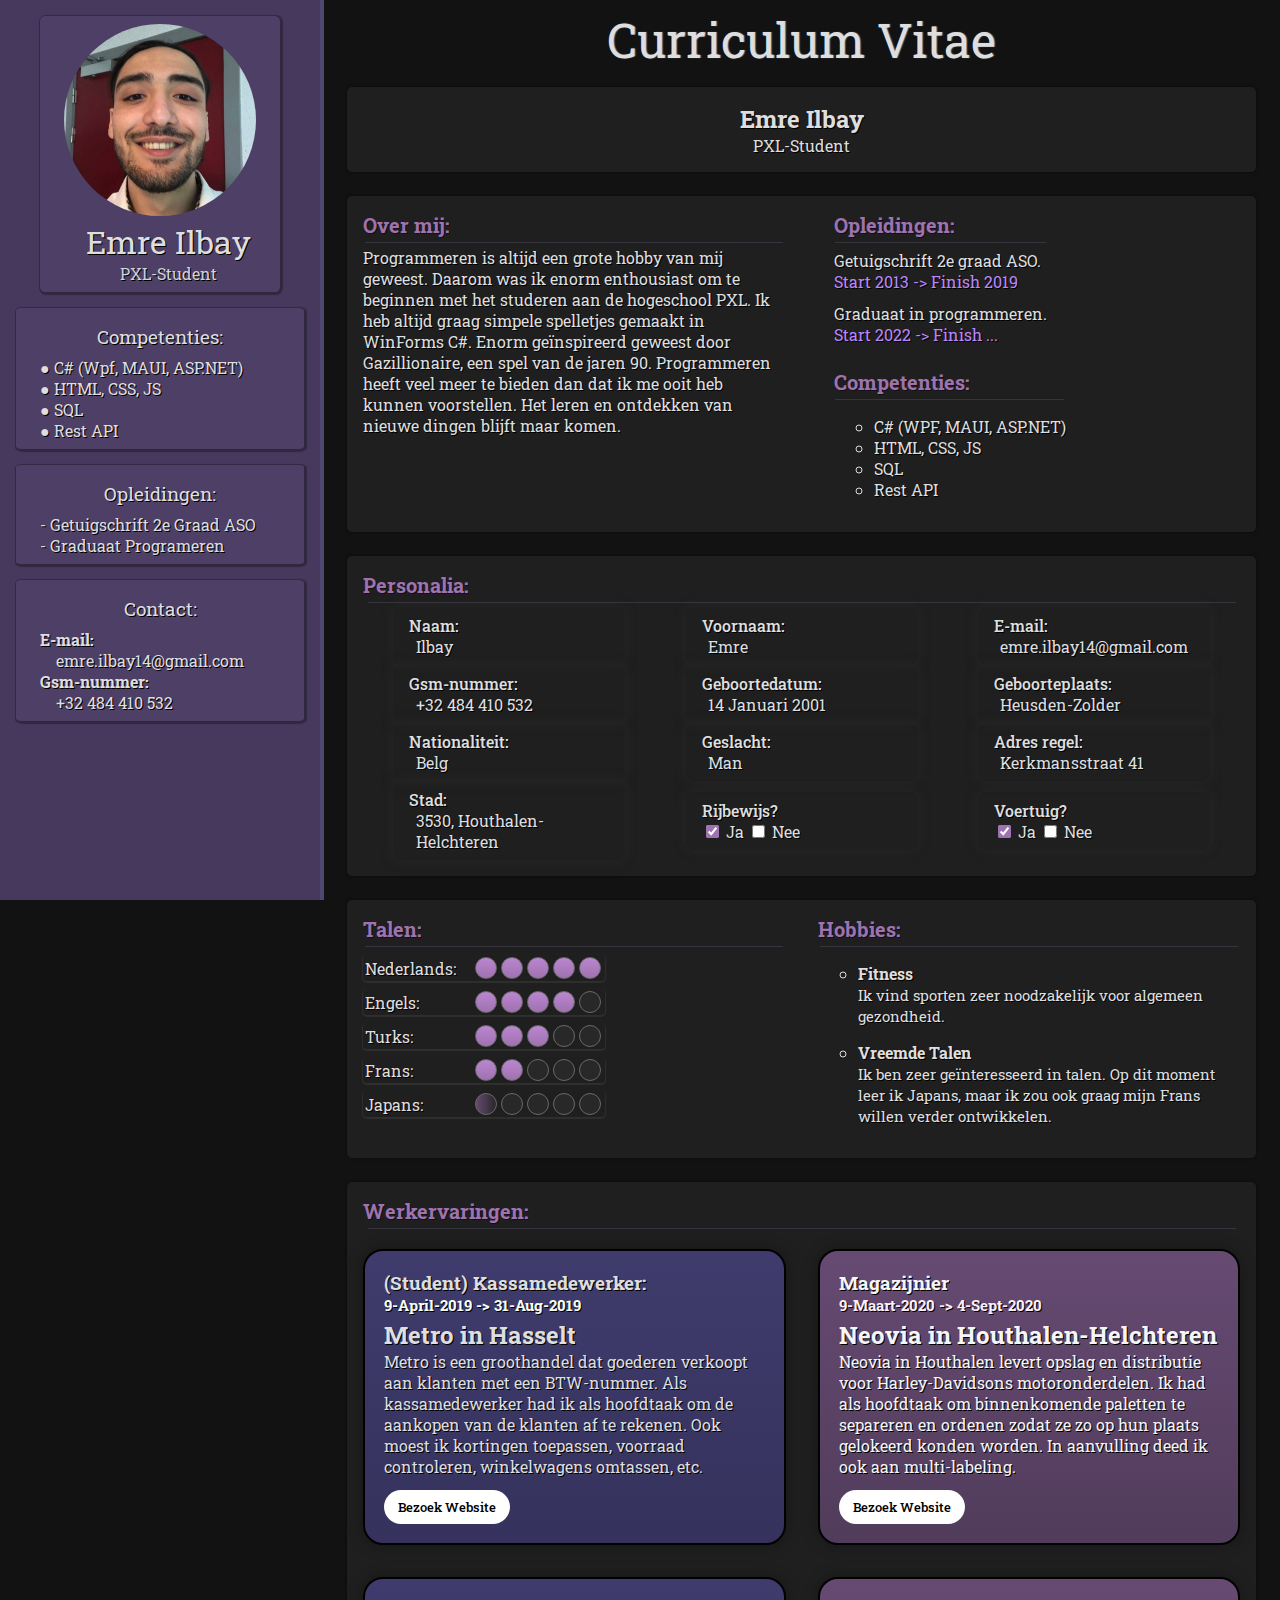
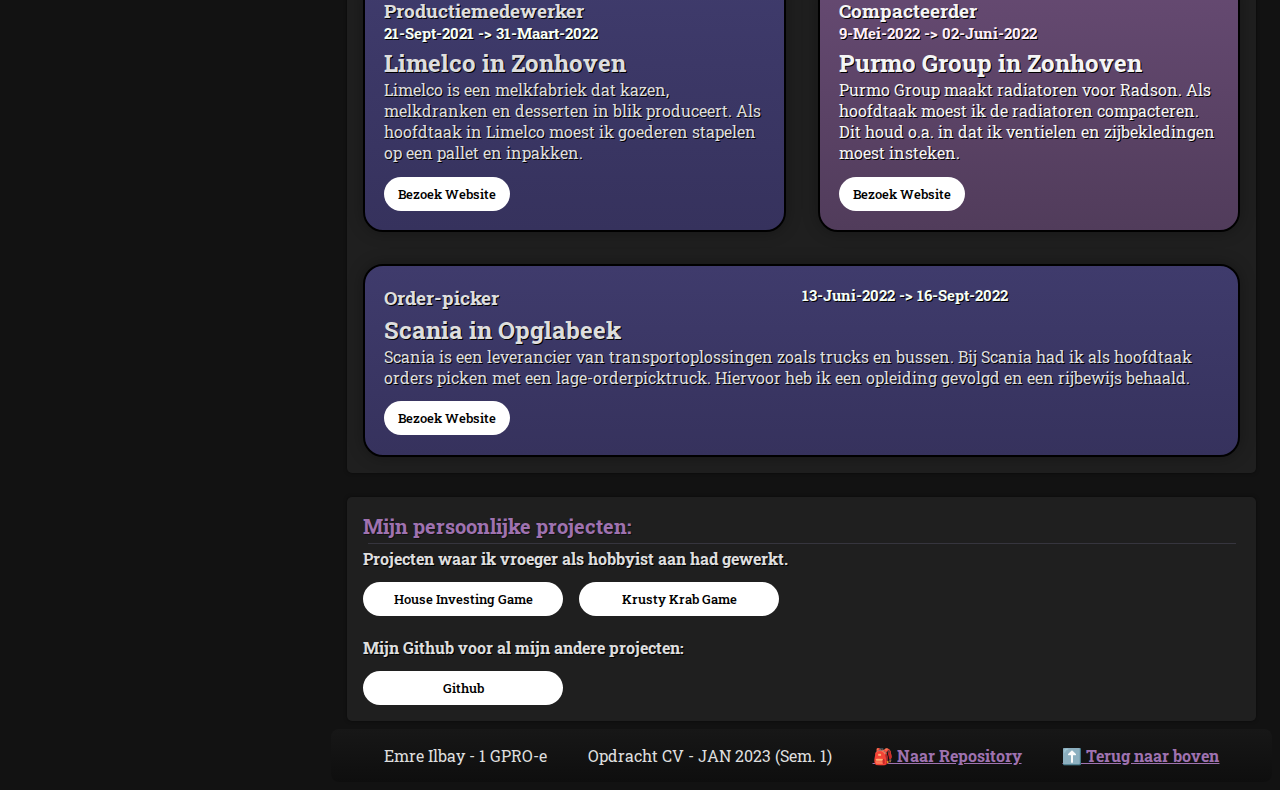
==== commit 7e23d8f9: "Update Competenties" ====
--- a/index.html
+++ b/index.html
@@ -24,22 +24,23 @@
     <p class="image-div-name">Emre Ilbay</p>
     <p class="image-div-descr">PXL-Student</p>
   </div>
-  <div class="competenties-div">
+  <div>
     <h3>Competenties:</h3>
     <p>
-      ● C# (Wpf, Xaml)
-      <br>● HTML& CSS
+      ● C# (Wpf, MAUI, ASP.NET)
+      <br>● HTML, CSS, JS
       <br>● SQL
+      <br>● Rest API
     </p>
   </div>
-  <div class="opleidingen-div">
+  <div>
     <h3>Opleidingen:</h3>
     <p>
       - Getuigschrift 2e Graad ASO
       <br> - Graduaat Programeren
     </p>
   </div>
-  <div class="contact-div">
+  <div>
     <h3>Contact:</h3>
     <p>
       <b>E-mail:</b>
@@ -54,7 +55,7 @@
 
 <!--Body-->
 <section class="content-container">
-  <h3 class="title">Curriculum Vitae</h3>
+  <h1 class="title">Curriculum Vitae</h1>
   <article class="mijn-foto-container">
     <a href="https://www.linkedin.com/in/emre-ilbay-896b44252/" target="_blank">
       <img src="Resources/ik.jpeg" alt="ik">
@@ -97,9 +98,10 @@
         <h3>Competenties:</h3>
         <div class="title-separator"></div>
         <ul>
-          <li>WPF, C# & XAML</li>
-          <li>Html& Css</li>
-          <li>Sql*Plus</li>
+          <li>C# (WPF, MAUI, ASP.NET)</li>
+          <li>HTML, CSS, JS</li>
+          <li>SQL</li>
+          <li>Rest API</li>
         </ul>
       </article>
     </div>
@@ -334,7 +336,7 @@
   <article class="mijn-projecten-container">
     <h3>Mijn persoonlijke projecten:</h3>
     <div class="title-separator"></div>
-    <p>Projecten waar ik vroeger als hobbyist aan had gewerkt.</p>
+    <h4>Projecten waar ik vroeger als hobbyist aan had gewerkt.</h4>
     <div class="my-projects-button-container">
       <a href="https://houseinvestinggame.blogspot.com" target="_blank">
       <button>House Investing Game</button>
@@ -343,14 +345,26 @@
         <button>Krusty Krab Game</button>
       </a>
     </div>
+    <br>
+    <h4>Mijn Github voor al mijn andere projecten:</h4>
+    <div class="my-projects-button-container">
+      <a href="https://github.com/ZenShouko" target="_blank">
+        <button>Github</button>
+      </a>
+    </div>
   </article>
 </section>
 
 <!--Footer-->
 <footer>
   <div>Emre Ilbay - 1 GPRO-e</div>
-  <div>Opdracht Curriculum Vitae</div>
-  <div><a href="#">Terug naar boven</a></div>
+  <div>Opdracht CV - JAN 2023 (Sem. 1)</div>
+  <div>
+    <a href="https://github.com/ZenShouko/CV">🎒 Naar Repository</a>
+  </div>
+  <div>
+    <a href="#">⬆️ Terug naar boven</a>
+  </div>
 </footer>
 </body>
 </html>--- a/default.css
+++ b/default.css
@@ -4,6 +4,7 @@
 }
 body{
     background-color: #121212;
+    overflow-x: hidden;
 }
 ul{
     list-style-type: circle;
@@ -18,4 +19,7 @@
 }
 ul, h2, h3, label, h4{
     text-shadow: 1px 1px black;
+}
+h2{
+    margin: 0;
 }--- a/sidebar.css
+++ b/sidebar.css
@@ -16,6 +16,7 @@
     height: fit-content; width: 1fr;
     border-radius: 2%;
     margin: 1rem 1rem 0 1rem;
+    padding: 0.5rem;
     transition: box-shadow 150ms;
 }
 .sidebar-container div:hover{
--- a/content.css
+++ b/content.css
@@ -171,8 +171,7 @@
     display: flex; flex-direction: column;
     align-self: center;
     width: 200px;
-    padding: 2px;
-    margin: 0.5em 0.25em;
+    padding: 0.5rem 1rem;
     box-shadow: 0 0 10px 2px rgba(44, 44, 44, 0.5);
     border-radius: 8px;
     transition: box-shadow 300ms;
@@ -336,4 +335,6 @@
     display: flex;
     flex-wrap: wrap;
     column-gap: 1em;
+    justify-content: start;
+    align-items: center;
 }